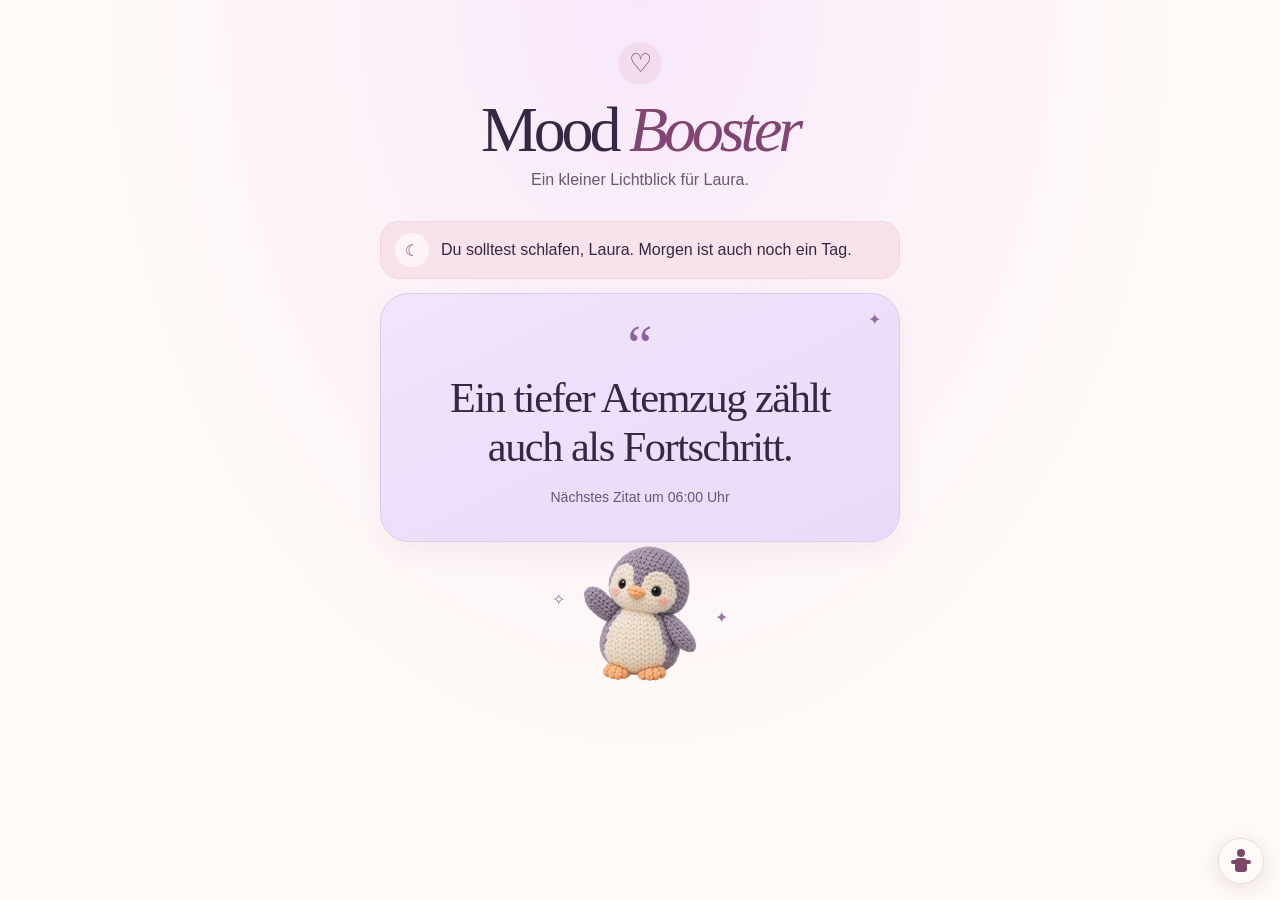
==== index.html @ 7094a00c "Mood Booster hinzufügen" ====
<!doctype html>
<html lang="de">
<head>
  <meta charset="utf-8">
  <meta name="viewport" content="width=device-width,initial-scale=1,viewport-fit=cover">
  <meta name="theme-color" content="#fffaf6">
  <title>Mood Booster ♡</title>
  <link rel="stylesheet" href="style.css">
  <link rel="stylesheet" href="doll.css">
  <script defer src="texte.js"></script>
  <script defer src="app.js"></script>
  <script defer src="doll.js"></script>
</head>
<body>
  <main>
    <header>
      <span class="heart" aria-hidden="true">♡</span>
      <h1>Mood <em>Booster</em></h1>
      <p>Ein kleiner Lichtblick für Laura.</p>
    </header>
    <section class="greeting" aria-label="Nachricht für Laura">
      <span id="greeting-icon" aria-hidden="true">☀</span>
      <p id="greeting" aria-live="polite">Hallo, Laura ♡</p>
    </section>
    <figure class="quote">
      <span class="quotation" aria-hidden="true">“</span>
      <blockquote id="quote" aria-live="polite">Don’t let the hard days win.</blockquote>
      <figcaption>Ein neuer Spruch zur nächsten vollen Stunde</figcaption>
      <span class="sparkle" aria-hidden="true">✦</span>
    </figure>
    <div class="mascot" aria-hidden="true">
      <span>✧</span><img src="penguin.png" alt="" width="135" height="135"><span>✦</span>
    </div>
    <details id="stats" hidden>
      <summary>Besuchsstatistik</summary>
      <p>Mit deiner Zustimmung zählt Umami deinen Seitenbesuch und erfasst die Besuchszeit, den Browser, das Betriebssystem und die Gerätekategorie.</p>
      <button id="stats-choice" type="button">Statistik erlauben</button>
      <p id="stats-status" role="status"></p>
    </details>
  </main>
</body>
</html>
---- style.css ----
:root {
  color-scheme: light;
  --ink: #352746;
  --plum: #352746;
  --muted: #685775;
  --paper: #fffaf6;
  font-family: -apple-system, BlinkMacSystemFont, "Segoe UI", sans-serif;
  color: var(--ink);
  background: var(--paper);
}

* { box-sizing: border-box; }
body {
  margin: 0;
  min-height: 100svh;
  background: radial-gradient(ellipse at 50% 0%, #f8e8fb, transparent 60%), var(--paper);
}
main {
  max-width: 35rem;
  margin: auto;
  padding: max(2.6rem, env(safe-area-inset-top)) 1.25rem max(4.75rem, env(safe-area-inset-bottom));
}
header { text-align: center; margin-bottom: 2rem; }
.heart {
  display: inline-grid;
  place-items: center;
  width: 2.7rem;
  height: 2.7rem;
  border-radius: 50%;
  background: #f4dcef;
  color: #824472;
  font-size: 1.65rem;
}
h1 {
  font-family: Georgia, serif;
  font-size: clamp(2.55rem, 10vw, 4rem);
  font-weight: 400;
  letter-spacing: -.065em;
  line-height: 1;
  margin: .85rem 0 .55rem;
}
h1 em { color: #824472; font-weight: inherit; }
header p { color: var(--muted); margin: 0; }
.greeting {
  display: flex;
  align-items: center;
  gap: .75rem;
  padding: .7rem .9rem;
  border-radius: 1.2rem;
  background: #f7e3e9;
  border: 1px solid #eed5e1;
}
.greeting span {
  display: grid;
  place-items: center;
  flex: 0 0 2.1rem;
  height: 2.1rem;
  border-radius: 50%;
  background: #fff4f7;
  color: #83466c;
}
.greeting p { margin: 0; line-height: 1.4; }
.quote {
  position: relative;
  margin: .85rem 0 0;
  min-height: 15.6rem;
  padding: 1rem 1.25rem 1.4rem;
  display: grid;
  align-content: center;
  justify-items: center;
  text-align: center;
  border-radius: 1.8rem;
  border: 1px solid #dccbee;
  background: linear-gradient(155deg, #f0e5fa, #e9dafa);
  box-shadow: 0 12px 26px #6f437410;
}
.quotation { font: 3.5rem/.8 Georgia, serif; color: #8b619f; }
blockquote {
  font: 400 clamp(1.65rem, 6.7vw, 2.65rem)/1.15 Georgia, serif;
  letter-spacing: -.035em;
  text-wrap: balance;
  margin: .4rem 0 1.1rem;
  overflow-wrap: anywhere;
}
figcaption { color: var(--muted); font-size: .88rem; }
.sparkle { position: absolute; top: 1rem; right: 1.15rem; color: #9069a1; }
.mascot {
  display: flex;
  justify-content: center;
  align-items: center;
  gap: .45rem;
  margin-top: .25rem;
  color: #9d72a8;
}
.mascot img { object-fit: contain; animation: sway 4s ease-in-out infinite; }
.mascot span:first-child { transform: translateY(-.9rem); }
.mascot span:last-child { transform: translateY(.25rem); }
@keyframes sway { 0%, 100% { transform: rotate(-4deg); } 50% { transform: translateY(-4px) rotate(4deg); } }
@media (prefers-reduced-motion: reduce) { .mascot img { animation: none; } }
#stats { margin: 1rem 0; line-height: 1.5; color: var(--muted); }
#stats summary { cursor: pointer; }
#stats button { font: inherit; border: 1px solid #bd9ace; border-radius: .6rem; background: #f0e5fa; color: var(--ink); min-height: 44px; padding: .4rem .75rem; }
:focus-visible { outline: 2px solid #814891; outline-offset: 3px; }
---- doll.css ----
.doll-launcher, .doll-close, .doll-reset, .doll-toy {
  font: inherit;
  cursor: pointer;
  touch-action: manipulation;
}

.doll-launcher {
  position: fixed;
  z-index: 5;
  right: max(1rem, env(safe-area-inset-right));
  bottom: max(1rem, env(safe-area-inset-bottom));
  display: grid;
  place-items: center;
  width: 46px;
  height: 46px;
  padding: 0;
  border: 1px solid #eddade;
  border-radius: 50%;
  background: #fffbf8;
  color: #794768;
  box-shadow: 0 4px 18px #55274120;
}

.doll-icon {
  position: relative;
  width: 12px;
  height: 14px;
  margin-top: 7px;
  border-radius: 4px 4px 3px 3px;
  background: currentColor;
}

.doll-icon::before {
  position: absolute;
  content: "";
  width: 8px;
  height: 8px;
  top: -9px;
  left: 2px;
  border-radius: 50%;
  background: currentColor;
}

.doll-icon::after {
  position: absolute;
  content: "";
  width: 20px;
  height: 4px;
  top: 2px;
  left: -4px;
  border-radius: 4px;
  background: currentColor;
}

.doll-dialog {
  position: fixed;
  box-sizing: border-box;
  width: min(23rem, calc(100% - 2rem));
  max-height: calc(100% - 2rem);
  max-height: calc(100dvh - 2rem);
  padding: 2.6rem 1rem 1.2rem;
  overflow: auto;
  border: 1px solid #eddbdf;
  border-radius: 26px;
  background: #fffbf7;
  color: #3e2940;
  text-align: center;
  box-shadow: 0 22px 70px #3d21384d;
}

.doll-dialog::backdrop {
  background: #36253a77;
}

.doll-close {
  position: absolute;
  top: .35rem;
  right: .45rem;
  width: 44px;
  height: 44px;
  border: 0;
  border-radius: 50%;
  background: transparent;
  color: inherit;
  font-size: 1.65rem;
  line-height: 1;
}

.doll-dialog h2 {
  margin: 0;
  font-size: 1.55rem;
  line-height: 1.15;
}

.doll-dialog p {
  margin: .5rem 0 .75rem;
}

.doll-toy {
  display: block;
  position: relative;
  isolation: isolate;
  width: min(12rem, 100%);
  height: 14rem;
  margin: 0 auto .45rem;
  padding: 0;
  border: 0;
  border-radius: 1.25rem;
  background: radial-gradient(ellipse at center, #f7e3e8 0, #f7e3e800 72%);
  -webkit-tap-highlight-color: transparent;
}

.doll-toy:active {
  transform: scale(.98);
}

.doll-part {
  position: absolute;
  overflow: hidden;
  border: 1px solid #66485b77;
  background-image: repeating-linear-gradient(45deg, #fff3 0 1px, transparent 1px 3px);
  box-shadow: inset -4px -4px 9px #4523392b;
}

.doll-head {
  width: 37%;
  height: 32%;
  left: 31.5%;
  top: 6%;
  border-radius: 46% 46% 43% 43%;
  background-color: #ddae96;
}

.doll-hair {
  position: absolute;
  width: 90%;
  height: 32%;
  left: -3%;
  top: -7%;
  transform: rotate(-9deg);
  border-radius: 50% 28% 55% 12%;
  background: #69505d;
}

.doll-eyes {
  position: absolute;
  width: 5px;
  height: 7px;
  top: 45%;
  left: 29%;
  border-radius: 50%;
  background: #574455;
  box-shadow: 22px 0 #574455;
}

.doll-mouth {
  position: absolute;
  width: 15px;
  height: 6px;
  top: 67%;
  left: calc(50% - 7px);
  border-bottom: 2px dashed #744e58;
  border-radius: 50%;
}

.doll-body {
  width: 41%;
  height: 36%;
  left: 29.5%;
  top: 35%;
  border-radius: 24% 24% 19% 19%;
  background-color: #a8ab89;
}

.doll-body::before {
  position: absolute;
  content: "";
  width: 24%;
  height: 21%;
  top: 31%;
  right: 16%;
  border: 1px dashed #616649;
  border-radius: 0 0 25% 25%;
}

.doll-arm {
  width: 17%;
  height: 33%;
  top: 36%;
  border-radius: 35%;
  background-color: #a8ab89;
  background-image: repeating-linear-gradient(45deg, #fff3 0 1px, transparent 1px 3px),
    linear-gradient(to bottom, transparent 0 73%, #ddae96 73% 100%);
}

.doll-arm-left { left: 17%; transform: rotate(29deg); }
.doll-arm-right { right: 17%; transform: rotate(-29deg); }

.doll-leg {
  width: 18%;
  height: 27%;
  top: 65%;
  border-radius: 30% 30% 35% 35%;
  background-color: #8e7892;
}

.doll-leg-left { left: 31%; transform: rotate(7deg); }
.doll-leg-right { right: 31%; transform: rotate(-7deg); }

.doll-mark {
  position: absolute;
  transform: translate(-50%, -50%) rotate(-23deg);
  pointer-events: none;
  animation: doll-mark-in .18s ease-out;
}

.doll-bruise {
  width: 22px;
  height: 15px;
  border-radius: 47% 57% 39% 63%;
  background: radial-gradient(ellipse, #6658a0c9, #8f7abda3 62%, transparent 74%);
}

.doll-tear {
  width: 27px;
  height: 7px;
  border-radius: 45%;
  background: repeating-linear-gradient(105deg, transparent 0 5px, #dfc6b9 5px 6px), #5c495c;
}

@keyframes doll-mark-in {
  from { opacity: 0; }
}

.doll-actions { min-height: 44px; }

.doll-reset {
  box-sizing: border-box;
  min-height: 44px;
  padding: .4rem 1rem;
  border: 1px solid #ead0d7;
  border-radius: 999px;
  background: #f8e9ed;
  color: #593c55;
}

.doll-reset[hidden] { display: none; }

.doll-status {
  position: absolute;
  width: 1px;
  height: 1px;
  overflow: hidden;
  clip-path: inset(50%);
}

@media (prefers-reduced-motion: reduce) {
  .doll-mark { animation: none; }
  .doll-toy:active { transform: none; }
}
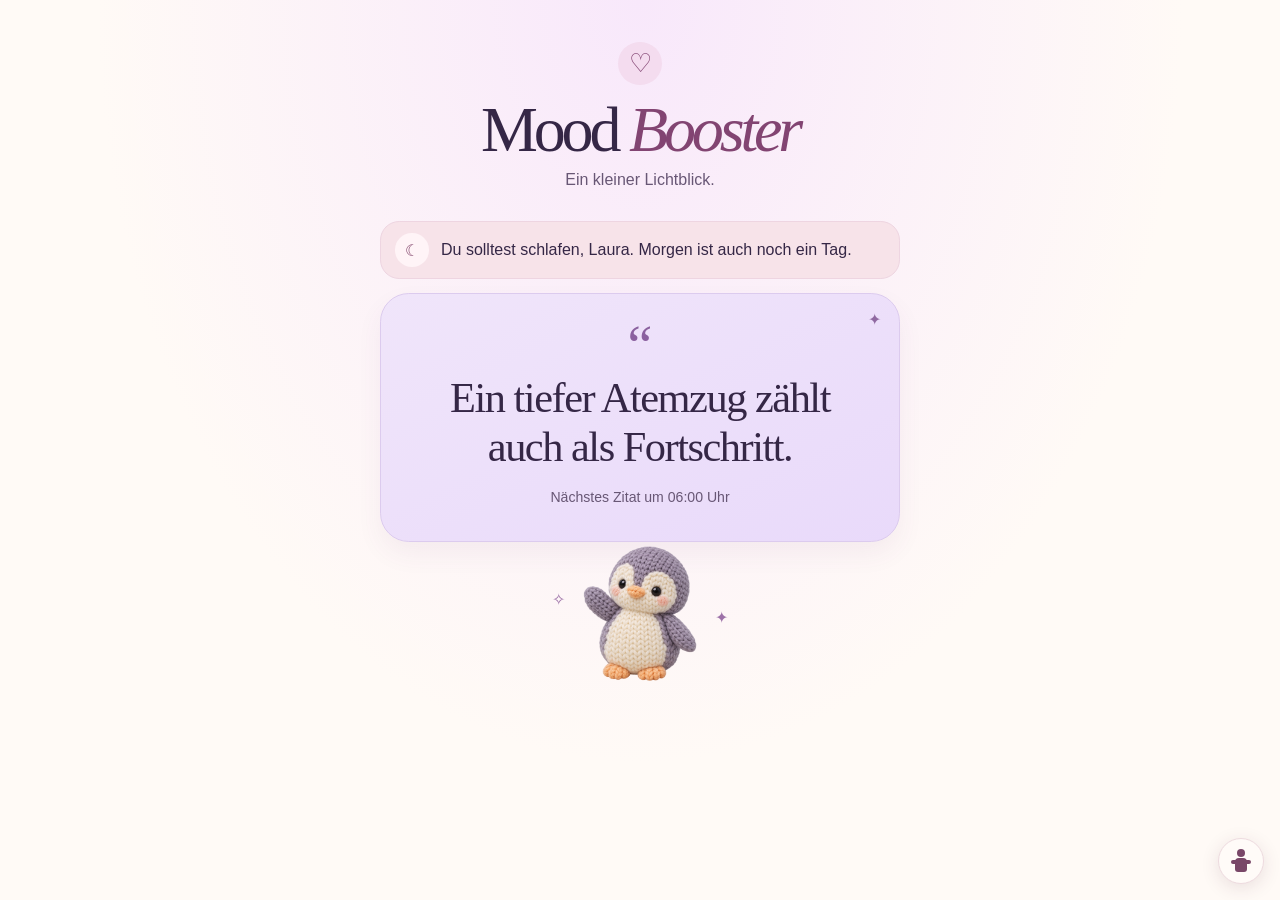
==== commit c5a4430d: "Startseite neutral formulieren" ====
--- a/index.html
+++ b/index.html
@@ -16,11 +16,11 @@
     <header>
       <span class="heart" aria-hidden="true">♡</span>
       <h1>Mood <em>Booster</em></h1>
-      <p>Ein kleiner Lichtblick für Laura.</p>
+      <p>Ein kleiner Lichtblick.</p>
     </header>
-    <section class="greeting" aria-label="Nachricht für Laura">
+    <section class="greeting" aria-label="Nachricht">
       <span id="greeting-icon" aria-hidden="true">☀</span>
-      <p id="greeting" aria-live="polite">Hallo, Laura ♡</p>
+      <p id="greeting" aria-live="polite">Hallo ♡</p>
     </section>
     <figure class="quote">
       <span class="quotation" aria-hidden="true">“</span>
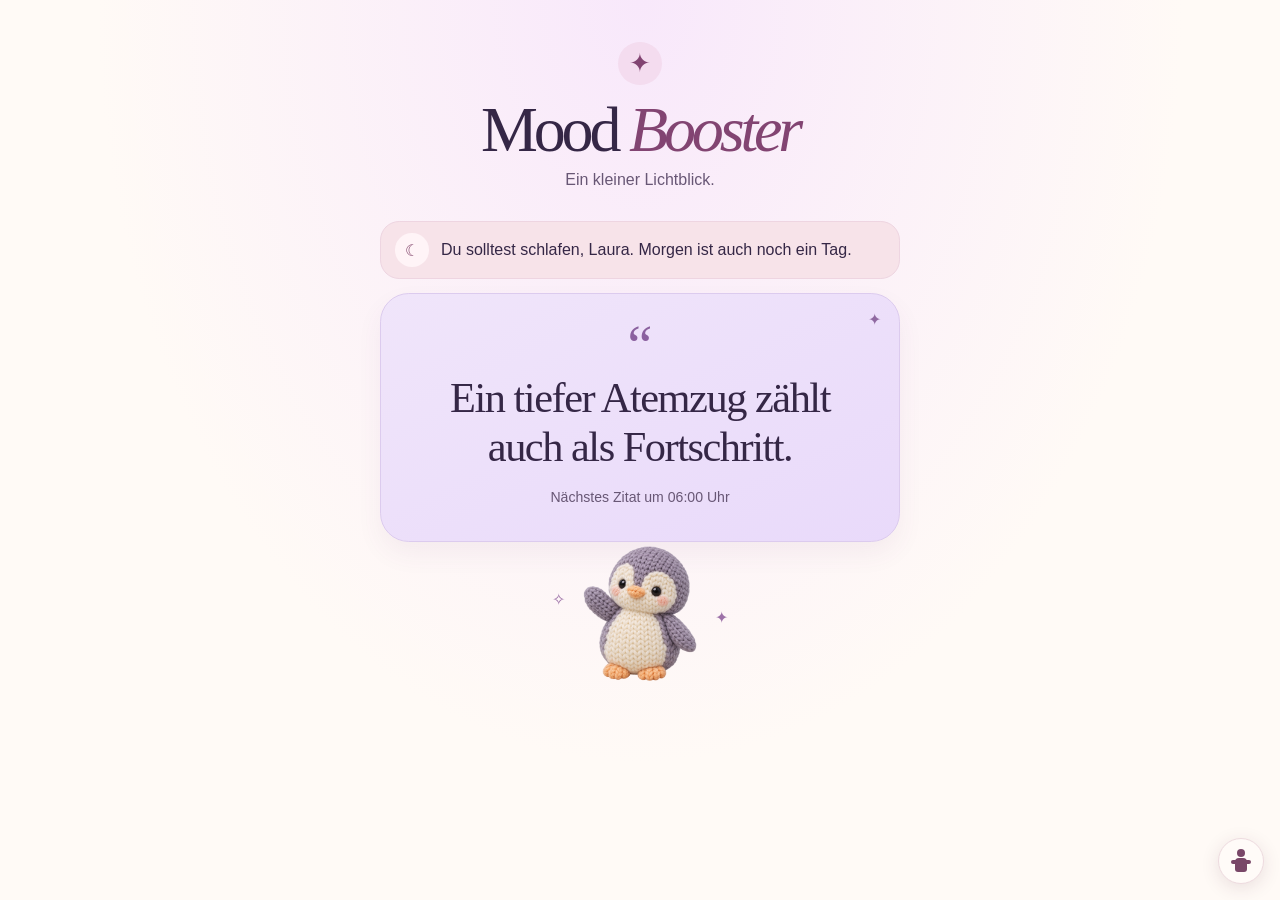
==== commit be9524e9: "Pinguin-Icon für den Homescreen hinzufügen" ====
--- a/index.html
+++ b/index.html
@@ -4,7 +4,9 @@
   <meta charset="utf-8">
   <meta name="viewport" content="width=device-width,initial-scale=1,viewport-fit=cover">
   <meta name="theme-color" content="#fffaf6">
-  <title>Mood Booster ♡</title>
+  <title>Mood Booster</title>
+  <link rel="apple-touch-icon" sizes="180x180" href="apple-touch-icon.png">
+  <link rel="icon" type="image/png" href="apple-touch-icon.png">
   <link rel="stylesheet" href="style.css">
   <link rel="stylesheet" href="doll.css">
   <script defer src="texte.js"></script>
@@ -14,13 +16,13 @@
 <body>
   <main>
     <header>
-      <span class="heart" aria-hidden="true">♡</span>
+      <span class="brand-star" aria-hidden="true">✦</span>
       <h1>Mood <em>Booster</em></h1>
       <p>Ein kleiner Lichtblick.</p>
     </header>
     <section class="greeting" aria-label="Nachricht">
       <span id="greeting-icon" aria-hidden="true">☀</span>
-      <p id="greeting" aria-live="polite">Hallo ♡</p>
+      <p id="greeting" aria-live="polite">Hallo ✦</p>
     </section>
     <figure class="quote">
       <span class="quotation" aria-hidden="true">“</span>
--- a/style.css
+++ b/style.css
@@ -21,7 +21,7 @@
   padding: max(2.6rem, env(safe-area-inset-top)) 1.25rem max(4.75rem, env(safe-area-inset-bottom));
 }
 header { text-align: center; margin-bottom: 2rem; }
-.heart {
+.brand-star {
   display: inline-grid;
   place-items: center;
   width: 2.7rem;
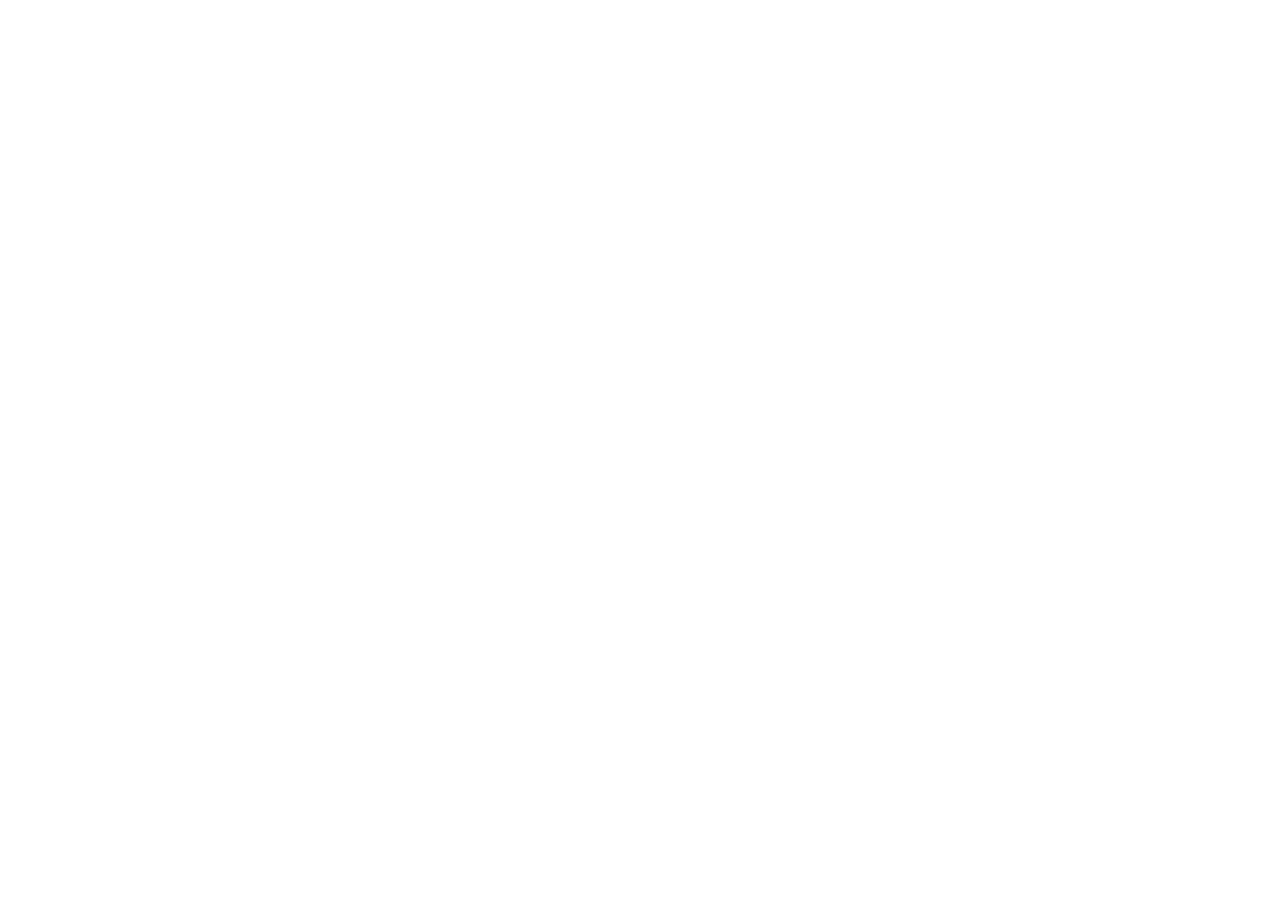
==== commit c1da2821: "Mood Booster zu Cloudflare weiterleiten" ====
--- a/index.html
+++ b/index.html
@@ -1,44 +1,8 @@
 <!doctype html>
 <html lang="de">
-<head>
-  <meta charset="utf-8">
-  <meta name="viewport" content="width=device-width,initial-scale=1,viewport-fit=cover">
-  <meta name="theme-color" content="#fffaf6">
-  <title>Mood Booster</title>
-  <link rel="apple-touch-icon" sizes="180x180" href="apple-touch-icon.png">
-  <link rel="icon" type="image/png" href="apple-touch-icon.png">
-  <link rel="stylesheet" href="style.css">
-  <link rel="stylesheet" href="doll.css">
-  <script defer src="texte.js"></script>
-  <script defer src="app.js"></script>
-  <script defer src="doll.js"></script>
-</head>
-<body>
-  <main>
-    <header>
-      <span class="brand-star" aria-hidden="true">✦</span>
-      <h1>Mood <em>Booster</em></h1>
-      <p>Ein kleiner Lichtblick.</p>
-    </header>
-    <section class="greeting" aria-label="Nachricht">
-      <span id="greeting-icon" aria-hidden="true">☀</span>
-      <p id="greeting" aria-live="polite">Hallo ✦</p>
-    </section>
-    <figure class="quote">
-      <span class="quotation" aria-hidden="true">“</span>
-      <blockquote id="quote" aria-live="polite">Don’t let the hard days win.</blockquote>
-      <figcaption>Ein neuer Spruch zur nächsten vollen Stunde</figcaption>
-      <span class="sparkle" aria-hidden="true">✦</span>
-    </figure>
-    <div class="mascot" aria-hidden="true">
-      <span>✧</span><img src="penguin.png" alt="" width="135" height="135"><span>✦</span>
-    </div>
-    <details id="stats" hidden>
-      <summary>Besuchsstatistik</summary>
-      <p>Mit deiner Zustimmung zählt Umami deinen Seitenbesuch und erfasst die Besuchszeit, den Browser, das Betriebssystem und die Gerätekategorie.</p>
-      <button id="stats-choice" type="button">Statistik erlauben</button>
-      <p id="stats-status" role="status"></p>
-    </details>
-  </main>
-</body>
+<meta charset="utf-8">
+<meta name="viewport" content="width=device-width, initial-scale=1">
+<meta http-equiv="refresh" content="0;url=https://mood-booster.niklas-barber.workers.dev/">
+<title>Mood Booster</title>
+<a href="https://mood-booster.niklas-barber.workers.dev/">Mood Booster öffnen</a>
 </html>
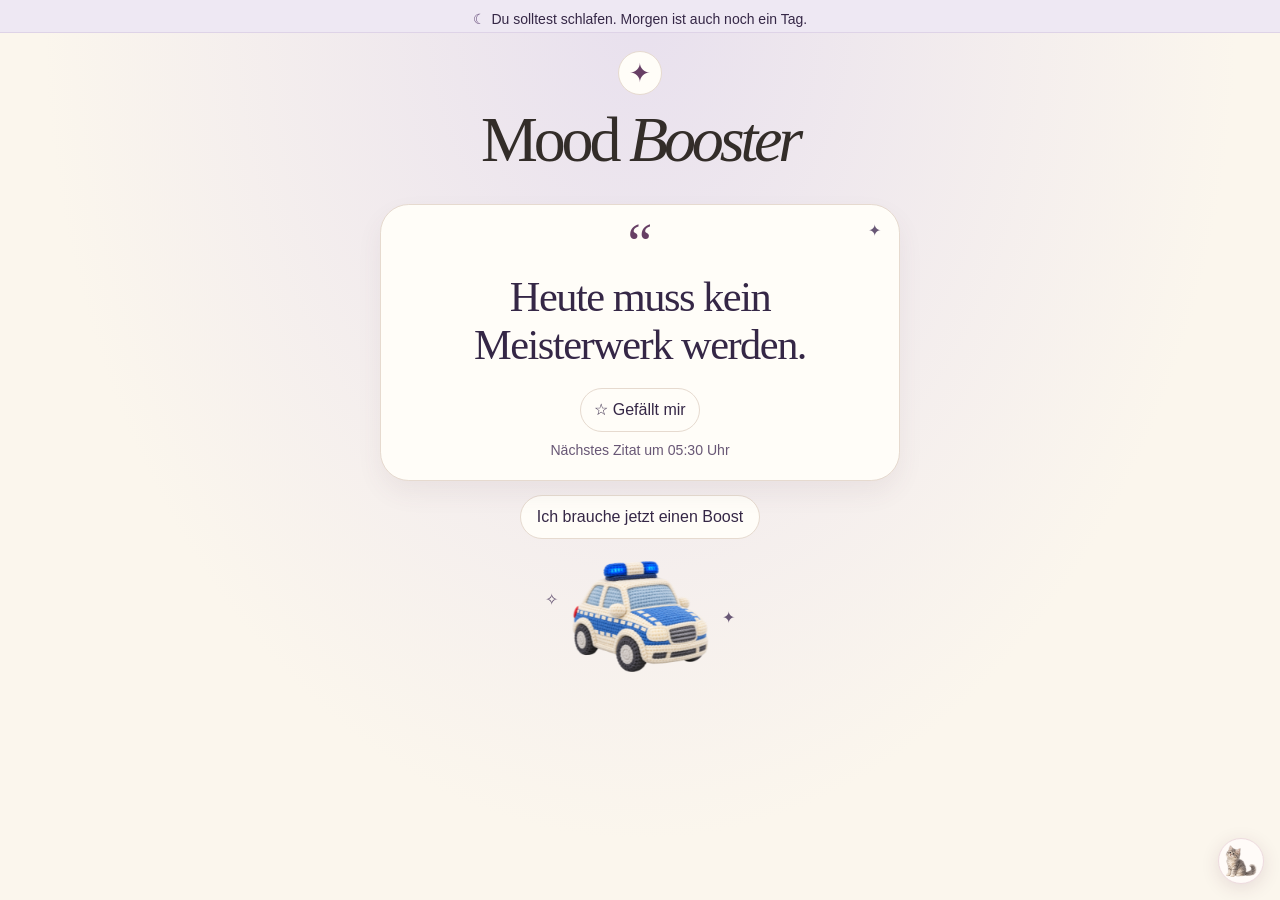
==== commit b078bad9: "Save current Mood Booster source" ====
--- a/index.html
+++ b/index.html
@@ -1,8 +1,97 @@
 <!doctype html>
 <html lang="de">
-<meta charset="utf-8">
-<meta name="viewport" content="width=device-width, initial-scale=1">
-<meta http-equiv="refresh" content="0;url=https://mood-booster.niklas-barber.workers.dev/">
-<title>Mood Booster</title>
-<a href="https://mood-booster.niklas-barber.workers.dev/">Mood Booster öffnen</a>
+<head>
+  <meta charset="utf-8">
+  <meta name="viewport" content="width=device-width,initial-scale=1,viewport-fit=cover">
+  <meta name="theme-color" content="#fbf6ed">
+  <title>Mood Booster</title>
+  <link rel="apple-touch-icon" sizes="180x180" href="apple-touch-icon.png">
+  <link rel="icon" type="image/png" href="apple-touch-icon.png">
+  <link rel="stylesheet" href="style.css?v=homescreen-kompakt">
+  <link rel="stylesheet" href="doll.css?v=1">
+  <link rel="stylesheet" href="cat.css?v=katze-ohne-spielzeug">
+  <script defer src="texte.js?v=aktuelle-banner"></script>
+  <script defer src="app.js?v=zieh-refresh"></script>
+  <!-- To restore the doll, replace the cat script and markup with a deferred doll.js?v=1 script. -->
+  <script defer src="cat.js?v=katze-ohne-spielzeug"></script>
+</head>
+<body>
+  <div id="pull-refresh" hidden aria-hidden="true"></div>
+  <section class="greeting" aria-label="Nachricht">
+    <span id="greeting-icon" aria-hidden="true">☀</span>
+    <p id="greeting" aria-live="polite">Hallo ✦</p>
+  </section>
+  <main>
+    <header>
+      <a class="brand-star" href="/admin" aria-label="Admin-Anmeldung">✦</a>
+      <h1>Mood <em>Booster</em></h1>
+    </header>
+    <figure class="quote">
+      <span class="quotation" aria-hidden="true">“</span>
+      <blockquote id="quote" aria-live="polite">Don’t let the hard days win.</blockquote>
+      <button type="button" class="favorite" data-favorite="quote" aria-pressed="false">☆ Gefällt mir</button>
+      <figcaption>Ein neuer Spruch alle 15 Minuten</figcaption>
+      <span class="sparkle" aria-hidden="true">✦</span>
+    </figure>
+    <div class="quick-boost">
+      <button id="boost-button" type="button">Ich brauche jetzt einen Boost</button>
+      <div aria-live="polite" aria-atomic="true">
+        <button id="boost-card" type="button" aria-expanded="true" aria-controls="boost-message" hidden>
+          <span id="boost-message"></span>
+          <span id="boost-expand-label" hidden>Boost anzeigen</span>
+        </button>
+      </div>
+    </div>
+    <p id="favorite-status" role="status"></p>
+    <div class="mascot-glow" aria-hidden="true"></div>
+    <div class="mascot">
+      <span aria-hidden="true">✧</span>
+      <button id="mascot-button" type="button" aria-label="Strickfigur animieren">
+        <img id="mascot-image" src="knit-firetruck.png" alt="" width="150" height="140">
+      </button>
+      <span aria-hidden="true">✦</span>
+    </div>
+  </main>
+  <button id="cat-launcher" class="doll-launcher" type="button" aria-label="Katze öffnen" aria-haspopup="dialog">
+    <img src="fluffy-cat.png" alt="" width="32" height="32">
+  </button>
+  <dialog id="cat-dialog" class="doll-dialog" aria-labelledby="cat-title">
+    <form method="dialog">
+      <button class="doll-close" type="submit" aria-label="Schließen">×</button>
+    </form>
+    <h2 id="cat-title">Kleine Katze</h2>
+    <div id="cat-pet" role="group" aria-label="Katze streicheln">
+      <img class="cat-figure" src="fluffy-cat.png" alt="" width="192" height="192" draggable="false">
+      <img class="cat-moving-part" src="fluffy-cat.png" alt="" width="192" height="192" draggable="false">
+      <button type="button" data-cat-spot="head" aria-label="Köpfchen streicheln"></button>
+      <button type="button" data-cat-spot="back" aria-label="Rücken streicheln"></button>
+      <button type="button" data-cat-spot="paws" aria-label="Pfoten kraulen"></button>
+      <button type="button" data-cat-spot="tail" aria-label="Schwanz berühren"></button>
+    </div>
+    <p id="cat-status" role="status">Streichle mich!</p>
+    <div id="cat-shelf" role="group" aria-label="Leckerli-Regal">
+      <p id="cat-shelf-hint">Ziehen zum Leckerli geben</p>
+      <div id="cat-treats">
+        <button class="cat-treat" type="button" aria-label="Erstes Leckerli geben"><span aria-hidden="true"></span></button>
+        <button class="cat-treat" type="button" aria-label="Zweites Leckerli geben"><span aria-hidden="true"></span></button>
+        <button class="cat-treat" type="button" aria-label="Drittes Leckerli geben"><span aria-hidden="true"></span></button>
+      </div>
+      <p id="cat-shelf-note" role="status" hidden>Niklas muss Leckerlis kaufen.</p>
+    </div>
+    <form id="cat-name-form">
+      <label for="cat-name">Wie soll sie heißen?</label>
+      <div class="cat-name-row">
+        <input id="cat-name" type="text" maxlength="40" required>
+        <button type="submit">Speichern</button>
+      </div>
+      <p id="cat-name-status" role="status"></p>
+    </form>
+    <div id="doll-poll" role="group" aria-labelledby="poll-question">
+      <p id="poll-question">Soll die Stoffpuppe zurückkommen?</p>
+      <button type="button" value="yes" aria-pressed="false">Ja</button>
+      <button type="button" value="no" aria-pressed="false">Nein</button>
+      <p id="poll-status" role="status"></p>
+    </div>
+  </dialog>
+</body>
 </html>
--- a/style.css
+++ b/style.css
@@ -0,0 +1,273 @@
+:root {
+  color-scheme: light;
+  --ink: #352746;
+  --plum: #673f65;
+  --card: #fffdf8;
+  --border: #e6dacf;
+  --muted: #685775;
+  --paper: #fbf6ed;
+  font-family: -apple-system, BlinkMacSystemFont, "Segoe UI", sans-serif;
+  color: var(--ink);
+  background: var(--paper);
+}
+
+html.standalone,
+.standalone body {
+  height: 100dvh;
+  overflow: hidden;
+  overscroll-behavior-y: none;
+}
+.standalone main {
+  padding-top: calc(env(safe-area-inset-top) + .8rem);
+  padding-bottom: env(safe-area-inset-bottom);
+}
+.standalone header { margin-bottom: 1rem; }
+#pull-refresh {
+  position: fixed;
+  z-index: 2;
+  top: calc(env(safe-area-inset-top) + .5rem);
+  left: 50%;
+  transform: translate(-50%, var(--pull-offset, 0px));
+  padding: .35rem .75rem;
+  border: 1px solid var(--border);
+  border-radius: 1rem;
+  background: var(--card);
+  color: var(--muted);
+  font-size: .85rem;
+  white-space: nowrap;
+  pointer-events: none;
+}
+
+* { box-sizing: border-box; }
+body {
+  margin: 0;
+  min-height: 100svh;
+  --sky: #e3ebda;
+  --banner: #e9efe3;
+  --banner-border: #d5dfcc;
+  --banner-icon: #40583e;
+  background: radial-gradient(ellipse at 50% 0%, var(--sky), transparent 66%), var(--paper);
+}
+body[data-palette="morning"] {
+  --sky: #f7e3d3;
+  --banner: #fae9de;
+  --banner-border: #efd7c8;
+  --banner-icon: #814d36;
+}
+body[data-palette="evening"] {
+  --sky: #e8e0ee;
+  --banner: #eee8f3;
+  --banner-border: #ded3e7;
+  --banner-icon: #624876;
+}
+main {
+  max-width: 35rem;
+  margin: auto;
+  padding: max(2.6rem, env(safe-area-inset-top)) 1.25rem max(4.75rem, env(safe-area-inset-bottom));
+}
+header { text-align: center; margin-bottom: 2rem; }
+.brand-star {
+  display: inline-grid;
+  place-items: center;
+  width: 2.75rem;
+  height: 2.75rem;
+  border-radius: 50%;
+  background: var(--card);
+  border: 1px solid var(--border);
+  color: var(--plum);
+  font-size: 1.65rem;
+  text-decoration: none;
+}
+h1 {
+  color: #332d29;
+  font-family: Georgia, serif;
+  font-size: clamp(2.55rem, 10vw, 4rem);
+  font-weight: 400;
+  letter-spacing: -.065em;
+  line-height: 1;
+  margin: .85rem 0 .55rem;
+}
+h1 em { font-weight: inherit; }
+.greeting {
+  display: flex;
+  align-items: baseline;
+  justify-content: center;
+  gap: .35rem;
+  padding: calc(env(safe-area-inset-top) + .625rem) 1rem .25rem;
+  background: var(--banner);
+  border-bottom: 1px solid var(--banner-border);
+  font-size: .875rem;
+  text-align: center;
+}
+.standalone .greeting {
+  margin-top: calc(env(safe-area-inset-top) + 8px);
+  padding: 6px 1rem;
+  font-size: 15px;
+  font-weight: 500;
+}
+.greeting:not([hidden]) + main { padding-top: 1.1rem; }
+.standalone .greeting:not([hidden]) + main { padding-top: .6rem; }
+.greeting[hidden] { display: none; }
+.greeting span { color: var(--banner-icon); }
+.greeting p {
+  margin: 0;
+  line-height: 1.3;
+  overflow-wrap: anywhere;
+}
+.quote {
+  position: relative;
+  margin: .85rem 0 0;
+  min-height: 15.6rem;
+  padding: 1rem 1.25rem 1.4rem;
+  display: grid;
+  align-content: center;
+  justify-items: center;
+  text-align: center;
+  border-radius: 1.8rem;
+  border: 1px solid var(--border);
+  background: var(--card);
+  box-shadow: 0 12px 26px #62465312;
+}
+.quotation { font: 3.5rem/.8 Georgia, serif; color: var(--plum); }
+blockquote {
+  font: 400 clamp(1.65rem, 6.7vw, 2.65rem)/1.15 Georgia, serif;
+  letter-spacing: -.035em;
+  text-wrap: balance;
+  margin: .4rem 0 1.1rem;
+  overflow-wrap: anywhere;
+}
+figcaption { color: var(--muted); font-size: .88rem; }
+.sparkle { position: absolute; top: 1rem; right: 1.15rem; color: var(--muted); }
+.mascot {
+  display: flex;
+  justify-content: center;
+  align-items: center;
+  gap: .45rem;
+  margin-top: .25rem;
+  color: var(--muted);
+}
+#mascot-button {
+  display: grid;
+  place-items: center;
+  min-width: 150px;
+  min-height: 140px;
+  padding: 0;
+  border: 0;
+  border-radius: 1.5rem;
+  background: transparent;
+  cursor: pointer;
+}
+#mascot-image { object-fit: contain; pointer-events: none; z-index: 1; }
+.mascot span:first-child { transform: translateY(-.9rem); }
+.mascot span:last-child { transform: translateY(.25rem); }
+.mascot-glow {
+  position: fixed;
+  inset: 0;
+  pointer-events: none;
+  opacity: 0;
+  z-index: 1;
+}
+.mascot-glow::before,
+.mascot-glow::after {
+  content: "";
+  position: absolute;
+  inset: 0;
+  opacity: 0;
+}
+.mascot-glow::before {
+  background: radial-gradient(ellipse at 0% 52%, #f44364b0, transparent 75%);
+}
+.mascot-glow::after {
+  background: radial-gradient(ellipse at 100% 52%, #356affb0, transparent 75%);
+}
+[data-mascot-effect="firetruck"] .mascot-glow,
+[data-mascot-effect="police"] .mascot-glow { opacity: 1; }
+[data-mascot-effect="firetruck"] .mascot-glow::before,
+[data-mascot-effect="police"] .mascot-glow::after { animation: beacon 1.2s ease-in-out 2; }
+[data-mascot-effect="firetruck"] .mascot-glow::after,
+[data-mascot-effect="police"] .mascot-glow::before { animation: beacon 1.2s ease-in-out .6s 2; }
+[data-mascot-effect="firetruck"] #mascot-image,
+[data-mascot-effect="police"] #mascot-image { animation: drive 2.4s ease-in-out; }
+[data-mascot-effect="bee"] #mascot-image { animation: bee-loop 1.3s ease-in-out; }
+@keyframes beacon {
+  0%, 100% { opacity: 0; }
+  16% { opacity: 1; }
+  46% { opacity: .12; }
+  65% { opacity: 0; }
+}
+@keyframes drive {
+  0%, 100% { transform: translateX(0); }
+  50% { transform: translateX(clamp(1rem, 10vw, 3rem)) rotate(-4deg); }
+}
+@keyframes bee-loop {
+  0%, 100% { transform: translate(0, 0); }
+  24% { transform: translate(clamp(2rem, 18vw, 8rem), -5rem) rotate(12deg); }
+  55% { transform: translate(0, -9rem) rotate(-7deg); }
+  77% { transform: translate(clamp(-8rem, -18vw, -2rem), -4rem) rotate(-13deg); }
+}
+@keyframes bee-wiggle { 50% { transform: rotate(4deg); } }
+@media (prefers-reduced-motion: reduce) {
+  [data-mascot-effect="firetruck"] .mascot-glow::before,
+  [data-mascot-effect="firetruck"] .mascot-glow::after,
+  [data-mascot-effect="police"] .mascot-glow::before,
+  [data-mascot-effect="police"] .mascot-glow::after { animation: none; opacity: .45; }
+  [data-mascot-effect="bee"] #mascot-image { animation: bee-wiggle .4s ease-in-out; }
+  [data-mascot-effect="firetruck"] #mascot-image,
+  [data-mascot-effect="police"] #mascot-image { animation: none; }
+}
+:focus-visible { outline: 2px solid var(--plum); outline-offset: 3px; }
+
+.quick-boost { margin-top: .85rem; text-align: center; }
+.quick-boost button {
+  min-height: 44px;
+  padding: .55rem 1rem;
+  font: inherit;
+  color: var(--ink);
+  border: 1px solid var(--border);
+  border-radius: 2rem;
+  background: var(--card);
+  cursor: pointer;
+}
+#boost-button:disabled {
+  color: var(--muted);
+  cursor: default;
+  font-variant-numeric: tabular-nums;
+}
+#boost-card {
+  width: 100%;
+  margin: .6rem 0 0;
+  padding: .85rem 1rem;
+  border-radius: 1rem;
+  background: var(--banner);
+  line-height: 1.4;
+}
+
+#boost-card[aria-expanded="false"] {
+  width: auto;
+  margin-top: 0;
+  padding: .55rem 1rem;
+  background: var(--card);
+}
+
+.favorite {
+  min-height: 44px;
+  padding: .4rem .85rem;
+  margin: 0 0 .65rem;
+  color: var(--ink);
+  border: 1px solid var(--border);
+  border-radius: 1.5rem;
+  background: var(--card);
+  font: inherit;
+  cursor: pointer;
+}
+.favorite[aria-pressed="true"] { background: #eee3ed; }
+#favorite-status { margin: .35rem 0; text-align: center; font-size: .875rem; }
+#favorite-status:empty { display: none; }
+
+
+@media (max-height: 750px) {
+  .standalone .quote { min-height: 0; padding-block: .8rem; }
+  .standalone blockquote { font-size: clamp(1.4rem, 6vw, 2rem); }
+  .standalone #mascot-button { min-height: 0; }
+  .standalone #mascot-image { width: 115px; height: 100px; }
+}
--- a/doll.css
+++ b/doll.css
@@ -0,0 +1,247 @@
+.doll-launcher, .doll-close, .doll-toy {
+  font: inherit;
+  cursor: pointer;
+  touch-action: manipulation;
+}
+
+.doll-launcher {
+  position: fixed;
+  z-index: 5;
+  right: max(1rem, env(safe-area-inset-right));
+  bottom: max(1rem, env(safe-area-inset-bottom));
+  display: grid;
+  place-items: center;
+  width: 46px;
+  height: 46px;
+  padding: 0;
+  border: 1px solid #eddade;
+  border-radius: 50%;
+  background: #fffbf8;
+  color: #794768;
+  box-shadow: 0 4px 18px #55274120;
+}
+
+.doll-icon {
+  position: relative;
+  width: 12px;
+  height: 14px;
+  margin-top: 7px;
+  border-radius: 4px 4px 3px 3px;
+  background: currentColor;
+}
+
+.doll-icon::before {
+  position: absolute;
+  content: "";
+  width: 8px;
+  height: 8px;
+  top: -9px;
+  left: 2px;
+  border-radius: 50%;
+  background: currentColor;
+}
+
+.doll-icon::after {
+  position: absolute;
+  content: "";
+  width: 20px;
+  height: 4px;
+  top: 2px;
+  left: -4px;
+  border-radius: 4px;
+  background: currentColor;
+}
+
+.doll-dialog {
+  position: fixed;
+  box-sizing: border-box;
+  width: min(23rem, calc(100% - 2rem));
+  max-height: calc(100% - 2rem);
+  max-height: calc(100dvh - 2rem);
+  padding: 2.6rem 1rem 1.2rem;
+  overflow: auto;
+  border: 1px solid #eddbdf;
+  border-radius: 26px;
+  background: #fffbf7;
+  color: #3e2940;
+  text-align: center;
+  box-shadow: 0 22px 70px #3d21384d;
+}
+
+.doll-dialog::backdrop {
+  background: #36253a77;
+}
+
+.doll-close {
+  position: absolute;
+  top: .35rem;
+  right: .45rem;
+  width: 44px;
+  height: 44px;
+  border: 0;
+  border-radius: 50%;
+  background: transparent;
+  color: inherit;
+  font-size: 1.65rem;
+  line-height: 1;
+}
+
+.doll-dialog h2 {
+  margin: 0;
+  font-size: 1.55rem;
+  line-height: 1.15;
+}
+
+.doll-dialog p {
+  margin: .5rem 0 .75rem;
+}
+
+.doll-toy {
+  display: block;
+  position: relative;
+  isolation: isolate;
+  width: min(12rem, 100%);
+  height: 14rem;
+  margin: 0 auto .45rem;
+  padding: 0;
+  border: 0;
+  border-radius: 1.25rem;
+  background: radial-gradient(ellipse at center, #f7e3e8 0, #f7e3e800 72%);
+  -webkit-tap-highlight-color: transparent;
+}
+
+.doll-toy:active {
+  transform: scale(.98);
+}
+
+.doll-part {
+  position: absolute;
+  overflow: hidden;
+  border: 1px solid #66485b77;
+  background-image: repeating-linear-gradient(45deg, #fff3 0 1px, transparent 1px 3px);
+  box-shadow: inset -4px -4px 9px #4523392b;
+}
+
+.doll-head {
+  width: 37%;
+  height: 32%;
+  left: 31.5%;
+  top: 6%;
+  border-radius: 46% 46% 43% 43%;
+  background-color: #ddae96;
+}
+
+.doll-hair {
+  position: absolute;
+  width: 101%;
+  height: 45%;
+  left: -4%;
+  top: -9%;
+  border-radius: 60% 40% 28% 22%;
+  transform: rotate(8deg);
+  background: repeating-linear-gradient(115deg, #58434f 0 3px, #6a5260 3px 4px);
+  clip-path: polygon(0 0, 100% 0, 100% 89%, 80% 60%, 67% 95%, 52% 72%, 36% 100%, 31% 75%, 0 91%);
+}
+
+.doll-eyes {
+  position: absolute;
+  width: 5px;
+  height: 7px;
+  top: 45%;
+  left: 29%;
+  border-radius: 50%;
+  background: #574455;
+  box-shadow: 22px 0 #574455;
+}
+
+.doll-mouth {
+  position: absolute;
+  width: 15px;
+  height: 6px;
+  top: 67%;
+  left: calc(50% - 7px);
+  border-bottom: 2px dashed #744e58;
+  border-radius: 50%;
+}
+
+.doll-body {
+  width: 41%;
+  height: 36%;
+  left: 29.5%;
+  top: 35%;
+  border-radius: 24% 24% 19% 19%;
+  background-color: #a8ab89;
+}
+
+.doll-body::before {
+  position: absolute;
+  content: "";
+  width: 24%;
+  height: 21%;
+  top: 31%;
+  right: 16%;
+  border: 1px dashed #616649;
+  border-radius: 0 0 25% 25%;
+}
+
+.doll-arm {
+  width: 17%;
+  height: 33%;
+  top: 36%;
+  border-radius: 35%;
+  background-color: #a8ab89;
+  background-image: repeating-linear-gradient(45deg, #fff3 0 1px, transparent 1px 3px),
+    linear-gradient(to bottom, transparent 0 73%, #ddae96 73% 100%);
+}
+
+.doll-arm-left { left: 17%; transform: rotate(29deg); }
+.doll-arm-right { right: 17%; transform: rotate(-29deg); }
+
+.doll-leg {
+  width: 18%;
+  height: 27%;
+  top: 65%;
+  border-radius: 30% 30% 35% 35%;
+  background-color: #8e7892;
+}
+
+.doll-leg-left { left: 31%; transform: rotate(7deg); }
+.doll-leg-right { right: 31%; transform: rotate(-7deg); }
+
+.doll-mark {
+  position: absolute;
+  transform: translate(-50%, -50%) rotate(-23deg);
+  pointer-events: none;
+  animation: doll-mark-in .18s ease-out;
+}
+
+.doll-bruise {
+  width: 22px;
+  height: 15px;
+  border-radius: 47% 57% 39% 63%;
+  background: radial-gradient(ellipse, #6658a0c9, #8f7abda3 62%, transparent 74%);
+}
+
+.doll-tear {
+  width: 27px;
+  height: 7px;
+  border-radius: 45%;
+  background: repeating-linear-gradient(105deg, transparent 0 5px, #dfc6b9 5px 6px), #5c495c;
+}
+
+@keyframes doll-mark-in {
+  from { opacity: 0; }
+}
+
+.doll-status {
+  position: absolute;
+  width: 1px;
+  height: 1px;
+  overflow: hidden;
+  clip-path: inset(50%);
+}
+
+@media (prefers-reduced-motion: reduce) {
+  .doll-mark { animation: none; }
+  .doll-toy:active { transform: none; }
+}
--- a/cat.css
+++ b/cat.css
@@ -0,0 +1,188 @@
+#cat-launcher img { object-fit: contain; pointer-events: none; }
+#cat-pet {
+  position: relative;
+  width: min(12rem, 100%);
+  aspect-ratio: 1;
+  margin: 1rem auto .25rem;
+  touch-action: none;
+}
+.cat-figure {
+  display: block;
+  width: 100%;
+  height: 100%;
+  pointer-events: none;
+}
+.cat-moving-part {
+  position: absolute;
+  inset: 0;
+  width: 100%;
+  height: 100%;
+  visibility: hidden;
+  pointer-events: none;
+}
+#cat-pet[data-reaction="head"] {
+  --part: 0 0, 53% 0, 53% 40%, 33% 55%, 0 51%;
+  --rest: 53% 0, 100% 0, 100% 100%, 0 100%, 0 51%, 33% 55%, 53% 40%;
+  --origin: 37% 47%;
+  --motion: translate(-1px, 1px) rotate(-4deg);
+  --settle: rotate(-1deg);
+  --duration: .85s;
+}
+#cat-pet[data-reaction="back"] {
+  --part: 43% 39%, 69% 43%, 73% 77%, 66% 94%, 40% 91%, 35% 59%;
+  --rest: 0 0, 100% 0, 100% 100%, 0 100%, 0 0, 43% 39%, 35% 59%, 40% 91%, 66% 94%, 73% 77%, 69% 43%, 43% 39%;
+  --origin: 43% 89%;
+  --motion: scale(1.035, 1.02);
+  --settle: scale(1.015, 1.01);
+  --duration: .95s;
+}
+#cat-pet[data-reaction="paws"] {
+  --part: 0 78%, 38% 81%, 36% 100%, 0 100%;
+  --rest: 0 0, 100% 0, 100% 100%, 36% 100%, 38% 81%, 0 78%;
+  --origin: 22% 80%;
+  --motion: translateY(-3px) rotate(-2deg);
+  --settle: translateY(-1px);
+  --duration: .46s;
+}
+#cat-pet[data-reaction="tail"] {
+  --part: 69% 0, 100% 0, 100% 100%, 57% 100%, 68% 82%;
+  --rest: 0 0, 69% 0, 68% 82%, 57% 100%, 0 100%;
+  --origin: 67% 92%;
+  --motion: rotate(-9deg);
+  --settle: rotate(3deg);
+  --duration: .8s;
+}
+@media (prefers-reduced-motion: no-preference) {
+  #cat-pet[data-reaction] .cat-figure { animation: cat-base var(--duration) step-end; }
+  #cat-pet[data-reaction] .cat-moving-part {
+    clip-path: polygon(var(--part));
+    transform-origin: var(--origin);
+    animation: cat-part var(--duration) cubic-bezier(.36, 0, .3, 1);
+  }
+}
+@keyframes cat-base {
+  from { clip-path: polygon(evenodd, var(--rest)); }
+}
+@keyframes cat-part {
+  0%, 100% { visibility: visible; transform: none; }
+  34% { transform: var(--motion); }
+  72% { transform: var(--settle); }
+}
+[data-cat-spot] {
+  position: absolute;
+  padding: 0;
+  border: 0;
+  border-radius: 50%;
+  background: transparent;
+  cursor: grab;
+  -webkit-tap-highlight-color: transparent;
+}
+[data-cat-spot="head"] { inset: 2% 50% 50% 0; --reaction: "✧"; }
+[data-cat-spot="back"] { inset: 44% 33% 18% 14%; --reaction: "✦"; }
+[data-cat-spot="paws"] { inset: 76% 38% 0 0; --reaction: "✧ ✧"; }
+[data-cat-spot="tail"] { inset: 56% 0 2% 64%; --reaction: "〰"; }
+.cat-touched::after {
+  content: var(--reaction) / "";
+  position: absolute;
+  inset: 10% 0 auto;
+  color: #594157;
+  text-shadow: 0 0 5px #fffaf1, 0 0 9px #fffaf1;
+  font-size: 1.4rem;
+  opacity: 0;
+  pointer-events: none;
+  animation: cat-reaction .75s ease-out;
+}
+@keyframes cat-reaction {
+  20% { opacity: 1; }
+  100% { transform: translateY(-14px); }
+}
+@media (prefers-reduced-motion: reduce) {
+  .cat-touched::after { animation-name: cat-reaction-fade; }
+}
+@keyframes cat-reaction-fade { 20%, 75% { opacity: 1; } }
+#cat-status { min-height: 2.7em; color: var(--muted); }
+#doll-poll { border-top: 1px solid var(--border); padding-top: .8rem; }
+#doll-poll button, #cat-name-form button {
+  min-height: 44px;
+  padding: .4rem .75rem;
+  border-radius: 2rem;
+  border: 1px solid var(--border);
+  color: var(--ink);
+  background: var(--card);
+  font: inherit;
+  cursor: pointer;
+}
+#doll-poll button[aria-pressed="true"] { background: var(--banner); border-color: var(--plum); }
+#poll-status { margin-bottom: 0; font-size: .85rem; }
+#poll-status:empty { display: none; }
+
+#cat-name-form { margin: 0 0 .85rem; }
+#cat-name-form label { display: block; margin-bottom: .3rem; font-size: .875rem; }
+.cat-name-row { display: flex; justify-content: center; gap: .35rem; }
+#cat-name {
+  width: 11rem;
+  min-width: 0;
+  padding: .45rem .65rem;
+  border: 1px solid var(--border);
+  border-radius: .7rem;
+  background: var(--card);
+  color: var(--ink);
+  font: inherit;
+}
+#cat-name-status { margin: .3rem 0 0; font-size: .85rem; }
+#cat-name-status:empty { display: none; }
+
+#cat-shelf {
+  width: min(15rem, 100%);
+  margin: 0 auto .85rem;
+  border-bottom: 5px solid #ba9575;
+  border-radius: 0 0 .5rem .5rem;
+  background: #f7eee3;
+}
+#cat-shelf-hint { margin: 0; padding: .45rem .25rem 0; font-size: .8rem; color: var(--muted); }
+#cat-treats { display: flex; justify-content: center; gap: .45rem; }
+.cat-treat {
+  display: grid;
+  place-items: center;
+  width: 44px;
+  height: 44px;
+  padding: 0;
+  border: 0;
+  background: transparent;
+  cursor: grab;
+  touch-action: none;
+}
+.cat-treat[hidden] { display: none; }
+.cat-treat span {
+  width: 23px;
+  height: 16px;
+  border-radius: 42%;
+  background: radial-gradient(circle at 33% 34%, #c6936d 0 1px, transparent 2px), #986442;
+  box-shadow: inset 0 -3px #795039;
+  transform: rotate(-12deg);
+  pointer-events: none;
+}
+.cat-treat.is-dragging { position: relative; z-index: 2; cursor: grabbing; }
+#cat-shelf-note {
+  margin: .35rem auto .3rem;
+  width: fit-content;
+  padding: .45rem .65rem;
+  background: #fff5cc;
+  color: #61462e;
+  border: 1px solid #efdfad;
+  border-radius: .25rem;
+  font-size: .85rem;
+}
+
+.cat-mouth-ready::after {
+  content: "";
+  position: absolute;
+  top: 34%;
+  left: 19%;
+  width: 26px;
+  height: 26px;
+  transform: translate(-50%, -50%);
+  border-radius: 50%;
+  box-shadow: 0 0 0 2px #fff3ce, 0 0 12px 4px #ffe4a8;
+  pointer-events: none;
+}
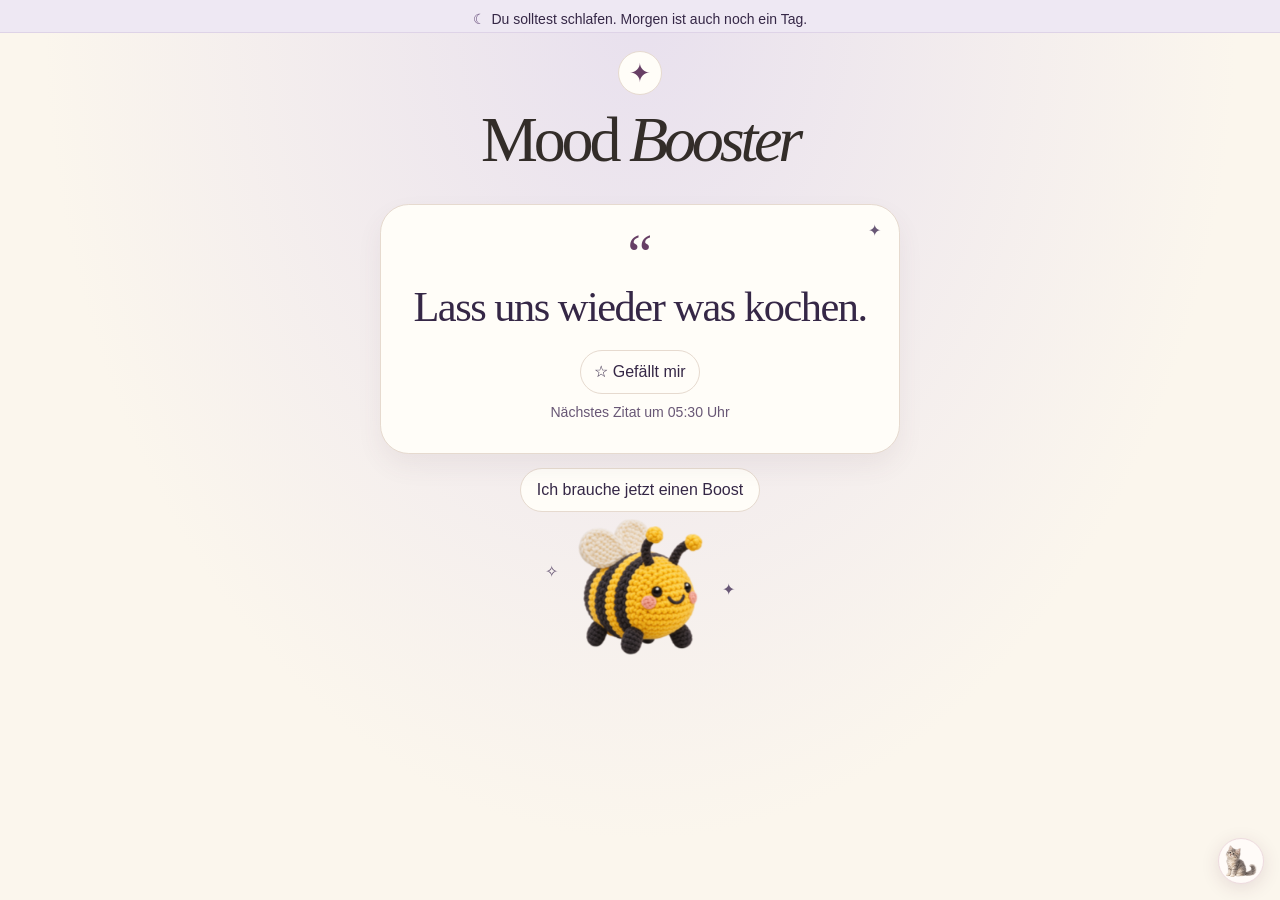
==== commit 477fc308: "Sync fallback texts and remove unused cat asset" ====
--- a/index.html
+++ b/index.html
@@ -2,6 +2,11 @@
 <html lang="de">
 <head>
   <meta charset="utf-8">
+  <script>
+    if (location.hostname === "nikitime2-0.github.io" && location.pathname.startsWith("/mood-booster/")) {
+      location.replace("https://mood-booster.niklas-barber.workers.dev/");
+    }
+  </script>
   <meta name="viewport" content="width=device-width,initial-scale=1,viewport-fit=cover">
   <meta name="theme-color" content="#fbf6ed">
   <title>Mood Booster</title>
@@ -10,7 +15,7 @@
   <link rel="stylesheet" href="style.css?v=homescreen-kompakt">
   <link rel="stylesheet" href="doll.css?v=1">
   <link rel="stylesheet" href="cat.css?v=katze-ohne-spielzeug">
-  <script defer src="texte.js?v=aktuelle-banner"></script>
+  <script defer src="texte.js?v=aktuelle-texte"></script>
   <script defer src="app.js?v=zieh-refresh"></script>
   <!-- To restore the doll, replace the cat script and markup with a deferred doll.js?v=1 script. -->
   <script defer src="cat.js?v=katze-ohne-spielzeug"></script>
